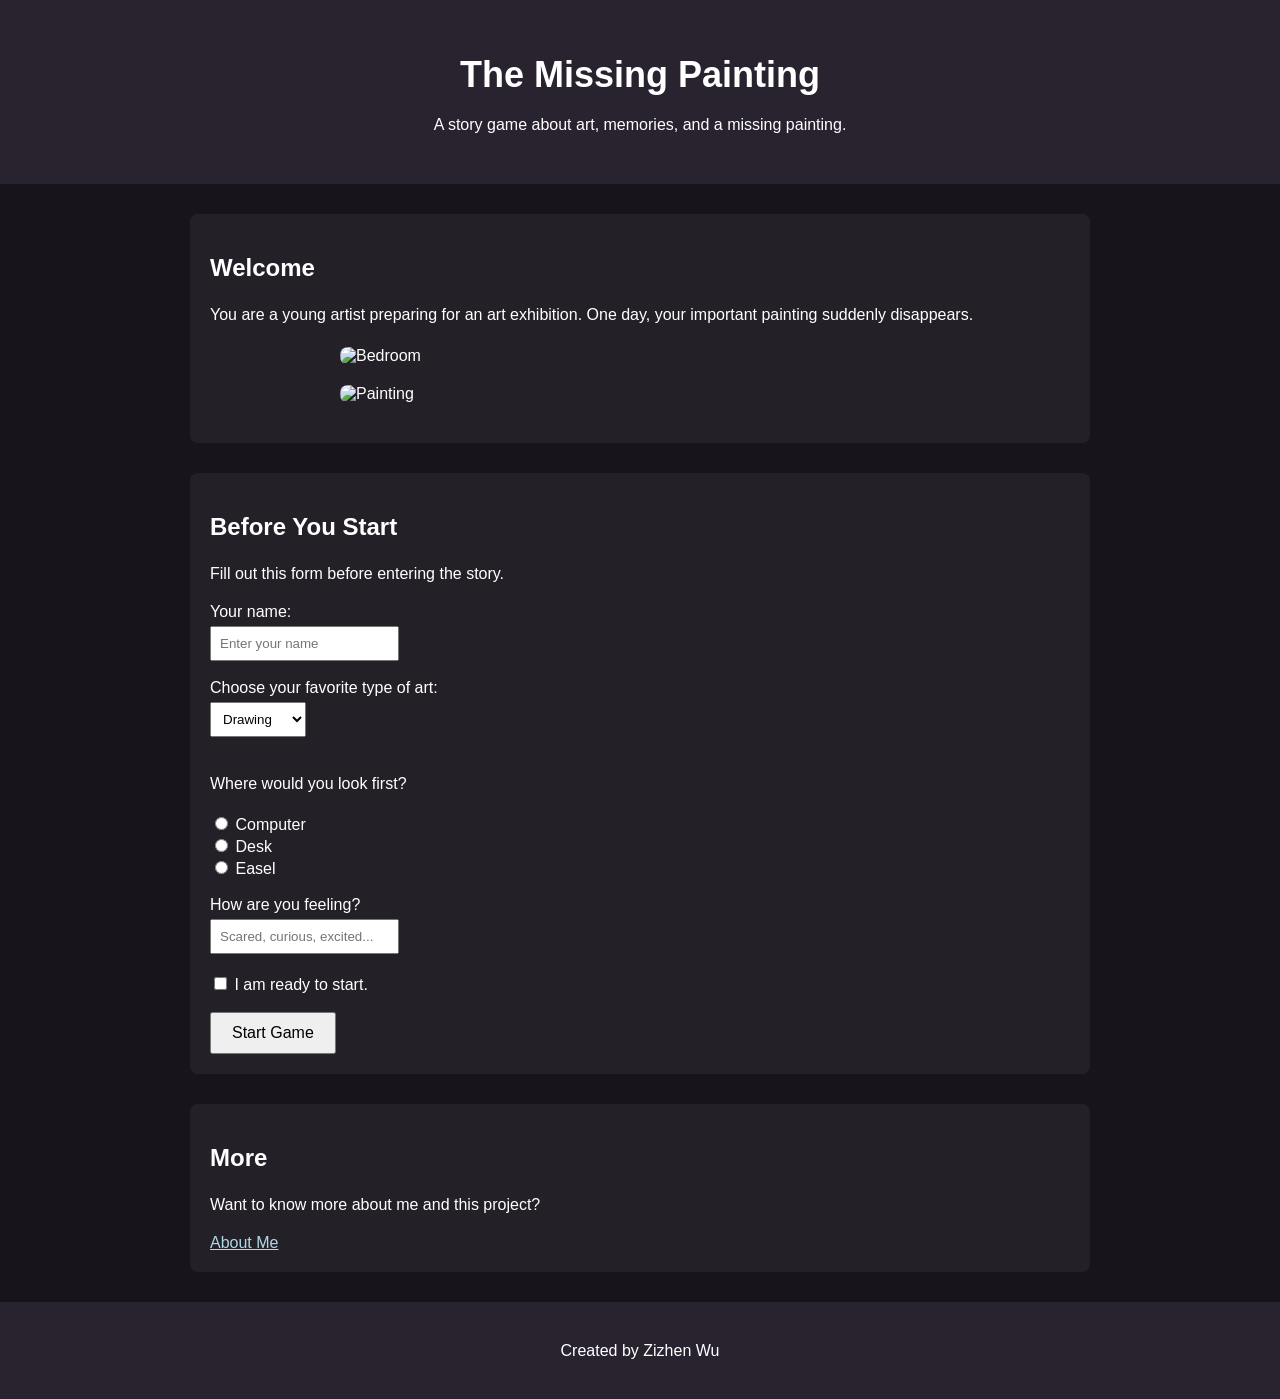
==== index.html @ 119ebbf8 "Finish HTML project and add images" ====
<!DOCTYPE html>
<html lang="en">

<head>
  <meta charset="UTF-8">
  <meta name="viewport" content="width=device-width, initial-scale=1.0">
  <title>The Missing Painting</title>
  <link rel="stylesheet" href="style.css">
</head>

<body>

  <header>
    <h1>The Missing Painting</h1>
    <p>A story game about art, memories, and a missing painting.</p>
  </header>

  <main>

    <section>
      <h2>Welcome</h2>

      <p>
        You are a young artist preparing for an art exhibition.
        One day, your important painting suddenly disappears.
      </p>

      <img src="./images/bedroom.png" alt="Bedroom">

<img src="./images/painting.png" alt="Painting">

      <!-- This is a comment -->

    </section>

    <section>
      <h2>Before You Start</h2>

      <p>
        Fill out this form before entering the story.
      </p>

      <form action="game.html" method="get">

        <label for="name">Your name:</label>
        <br>

        <input
          type="text"
          id="name"
          name="name"
          placeholder="Enter your name"
          required
        >

        <br><br>

        <label for="art">Choose your favorite type of art:</label>
        <br>

        <select id="art" name="art">
          <option value="drawing">Drawing</option>
          <option value="painting">Painting</option>
          <option value="digital">Digital Art</option>
        </select>

        <br><br>

        <p>Where would you look first?</p>

        <input
          type="radio"
          id="computer"
          name="place"
          value="computer"
          required
        >
        <label for="computer">Computer</label>

        <br>

        <input
          type="radio"
          id="desk"
          name="place"
          value="desk"
        >
        <label for="desk">Desk</label>

        <br>

        <input
          type="radio"
          id="easel"
          name="place"
          value="easel"
        >
        <label for="easel">Easel</label>

        <br><br>

        <label for="feeling">How are you feeling?</label>
        <br>

        <input
          type="text"
          id="feeling"
          name="feeling"
          placeholder="Scared, curious, excited..."
        >

        <br><br>

        <input
          type="checkbox"
          id="ready"
          name="ready"
          value="yes"
        >

        <label for="ready">I am ready to start.</label>

        <br><br>

        <button type="submit">Start Game</button>

      </form>
    </section>

    <section>
      <h2>More</h2>

      <p>
        Want to know more about me and this project?
      </p>

      <a href="aboutme.html">About Me</a>
    </section>

  </main>

  <footer>
    <p>Created by Zizhen Wu</p>
  </footer>

</body>

</html>
---- style.css ----
body {
  margin: 0;
  font-family: Arial, sans-serif;
  background-color: #17151b;
  color: white;
}

header {
  text-align: center;
  padding: 30px;
  background-color: #29232f;
}

header h1 {
  margin-bottom: 10px;
}

main {
  width: 80%;
  max-width: 900px;
  margin: auto;
}

section {
  margin: 30px 0;
  padding: 20px;
  background-color: #242028;
  border-radius: 8px;
}

h1 {
  font-size: 36px;
}

h2 {
  font-size: 24px;
}

p {
  line-height: 1.6;
}

img {
  width: 100%;
  max-width: 600px;
  display: block;
  margin: 20px auto;
  border-radius: 8px;
}

label {
  font-size: 16px;
}

input,
select {
  padding: 8px;
  margin-top: 5px;
}

button {
  padding: 10px 20px;
  font-size: 16px;
  cursor: pointer;
}

a {
  color: lightblue;
}

footer {
  text-align: center;
  padding: 20px;
  background-color: #29232f;
  margin-top: 30px;
}
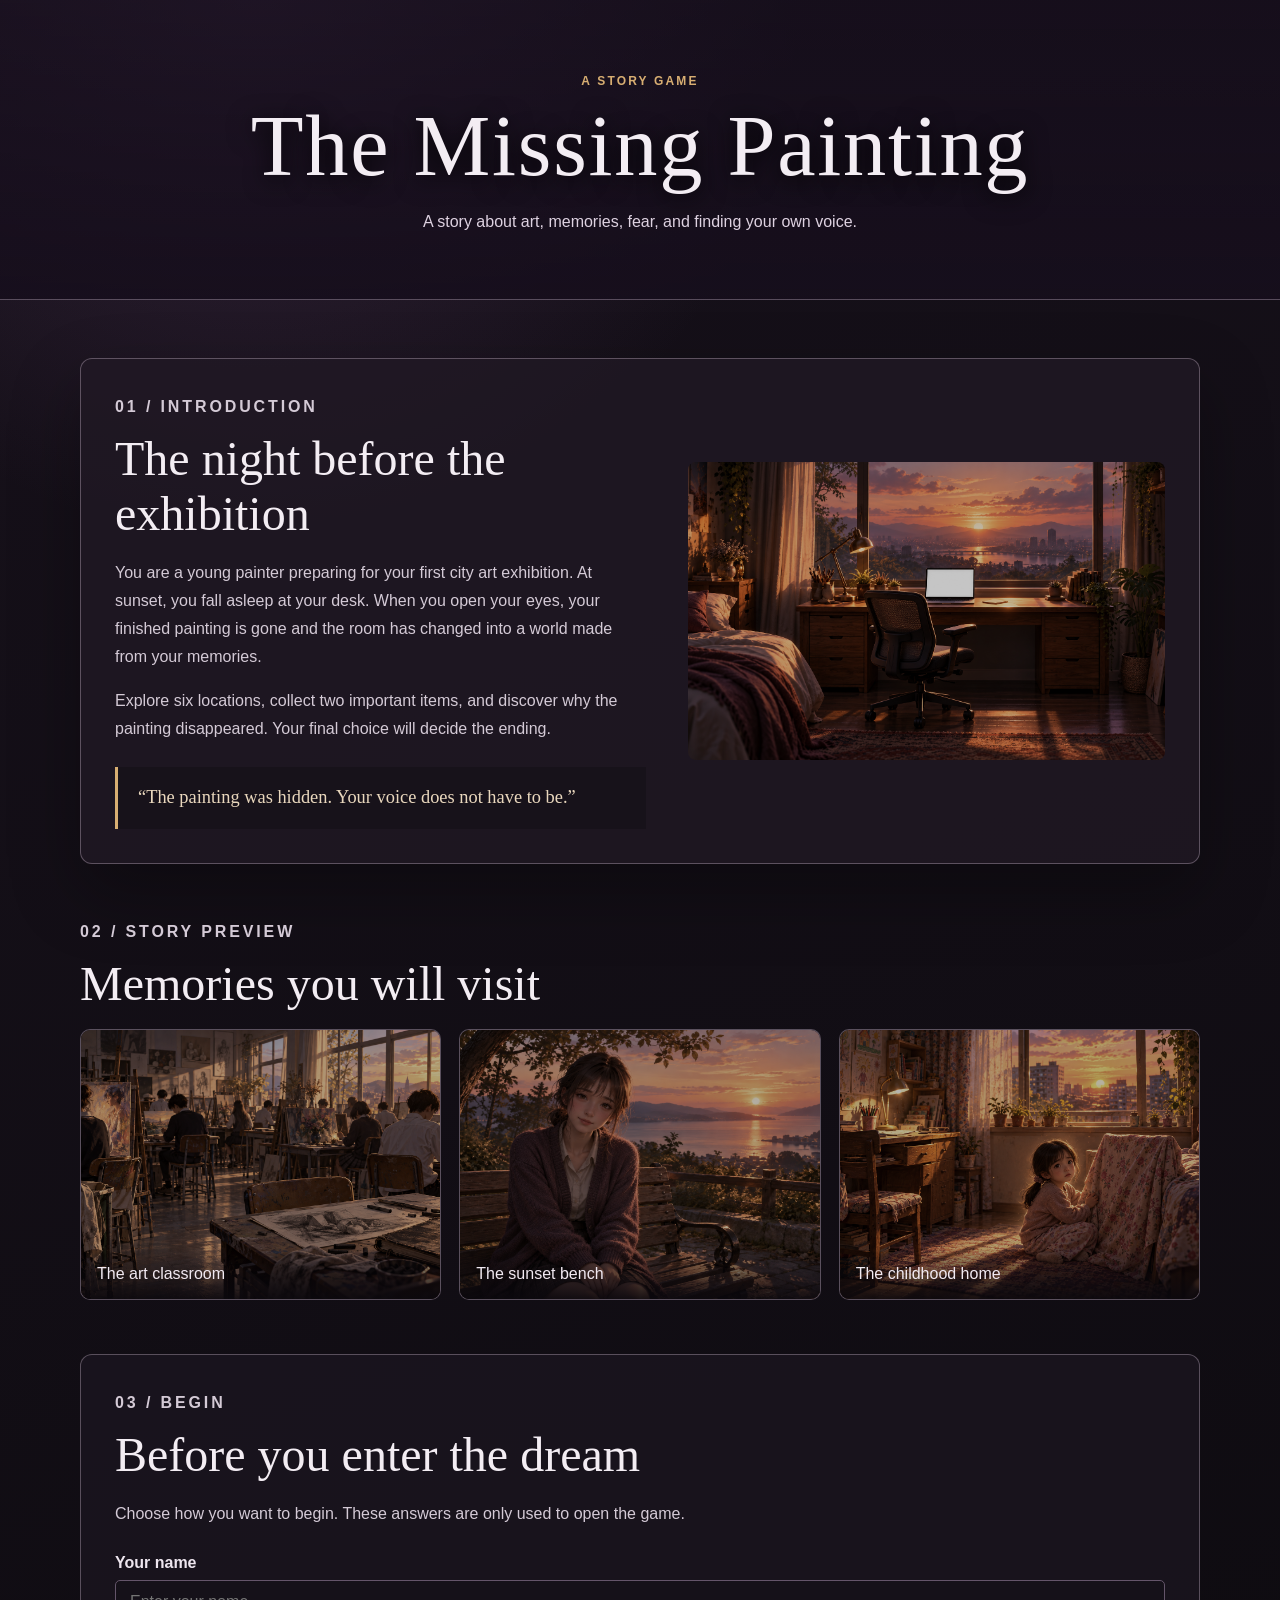
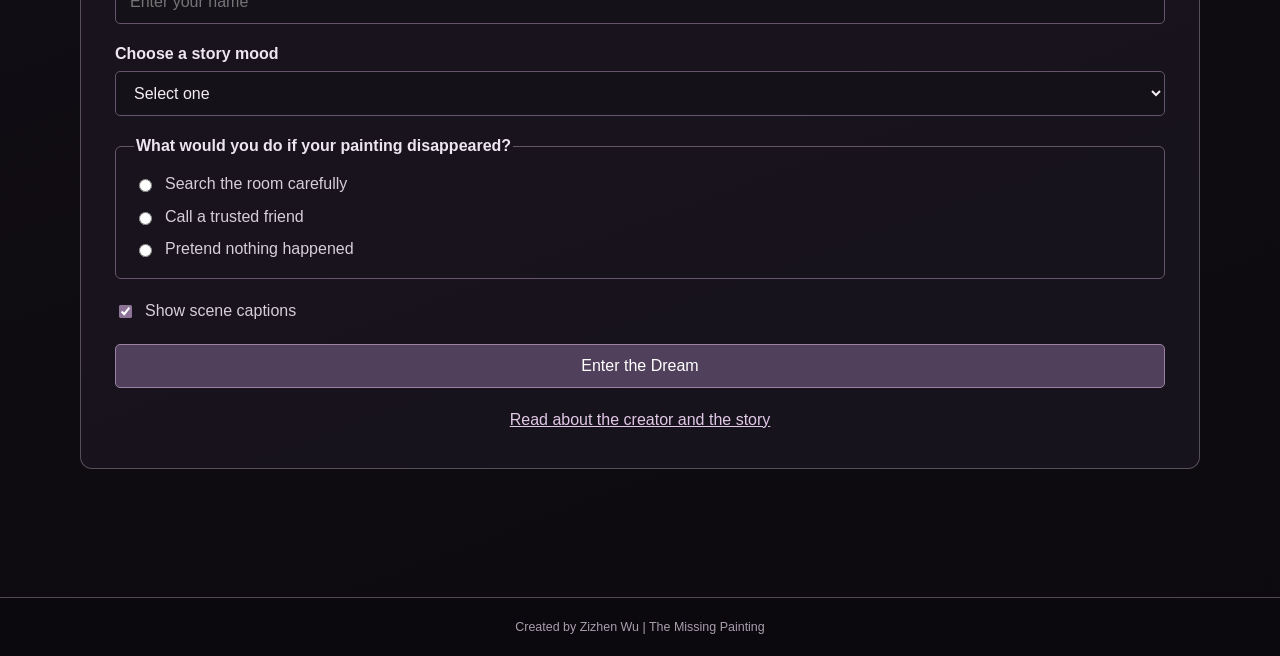
==== commit 1e9b1705: "Finish complete story game" ====
--- a/index.html
+++ b/index.html
@@ -1,148 +1,236 @@
 <!DOCTYPE html>
 <html lang="en">
-
 <head>
   <meta charset="UTF-8">
   <meta name="viewport" content="width=device-width, initial-scale=1.0">
+
   <title>The Missing Painting</title>
+
   <link rel="stylesheet" href="style.css">
 </head>
 
-<body>
-
-  <header>
+<body class="site-page">
+
+  <header class="site-header">
+    <p class="eyebrow">A Story Game</p>
+
     <h1>The Missing Painting</h1>
-    <p>A story game about art, memories, and a missing painting.</p>
+
+    <p class="tagline">
+      A story about art, memories, fear, and finding your own voice.
+    </p>
   </header>
 
-  <main>
-
-    <section>
-      <h2>Welcome</h2>
+  <main class="site-main">
+
+    <section class="intro-card" aria-labelledby="story-introduction">
+
+      <div>
+        <p class="section-number">01 / Introduction</p>
+
+        <h2 id="story-introduction">
+          The night before the exhibition
+        </h2>
+
+        <p>
+          You are a young painter preparing for your first city art
+          exhibition. At sunset, you fall asleep at your desk. When
+          you open your eyes, your finished painting is gone and the
+          room has changed into a world made from your memories.
+        </p>
+
+        <p>
+          Explore six locations, collect two important items, and
+          discover why the painting disappeared. Your final choice
+          will decide the ending.
+        </p>
+
+        <blockquote>
+          “The painting was hidden. Your voice does not have to be.”
+        </blockquote>
+      </div>
+
+      <img
+        src="images/1.0.png"
+        alt="A quiet bedroom and art desk during a golden sunset."
+      >
+
+    </section>
+
+    <section class="preview-section" aria-labelledby="preview-title">
+
+      <p class="section-number">02 / Story Preview</p>
+
+      <h2 id="preview-title">
+        Memories you will visit
+      </h2>
+
+      <div class="preview-grid">
+
+        <figure>
+          <img
+            src="images/2.png"
+            alt="An art classroom filled with students painting."
+          >
+
+          <figcaption>
+            The art classroom
+          </figcaption>
+        </figure>
+
+        <figure>
+          <img
+            src="images/5.png"
+            alt="A friend waiting on a bench at sunset."
+          >
+
+          <figcaption>
+            The sunset bench
+          </figcaption>
+        </figure>
+
+        <figure>
+          <img
+            src="images/6.3.png"
+            alt="A younger girl beside a covered painting."
+          >
+
+          <figcaption>
+            The childhood home
+          </figcaption>
+        </figure>
+
+      </div>
+    </section>
+
+    <section class="start-card" aria-labelledby="start-title">
+
+      <p class="section-number">03 / Begin</p>
+
+      <h2 id="start-title">
+        Before you enter the dream
+      </h2>
 
       <p>
-        You are a young artist preparing for an art exhibition.
-        One day, your important painting suddenly disappears.
+        Choose how you want to begin. These answers are only used
+        to open the game.
       </p>
 
-      <img src="./images/bedroom.png" alt="Bedroom">
-
-<img src="./images/painting.png" alt="Painting">
-
-      <!-- This is a comment -->
+      <form action="game.html" method="get" class="start-form">
+
+        <div class="form-field">
+          <label for="player-name">
+            Your name
+          </label>
+
+          <input
+            id="player-name"
+            name="playerName"
+            type="text"
+            placeholder="Enter your name"
+            minlength="2"
+            maxlength="20"
+            required
+          >
+        </div>
+
+        <div class="form-field">
+          <label for="story-mood">
+            Choose a story mood
+          </label>
+
+          <select
+            id="story-mood"
+            name="mood"
+            required
+          >
+            <option value="" selected disabled>
+              Select one
+            </option>
+
+            <option value="quiet">
+              Quiet and reflective
+            </option>
+
+            <option value="hopeful">
+              Hopeful
+            </option>
+
+            <option value="mysterious">
+              Mysterious
+            </option>
+          </select>
+        </div>
+
+        <fieldset>
+          <legend>
+            What would you do if your painting disappeared?
+          </legend>
+
+          <label class="radio-row">
+            <input
+              type="radio"
+              name="firstChoice"
+              value="search"
+              required
+            >
+
+            Search the room carefully
+          </label>
+
+          <label class="radio-row">
+            <input
+              type="radio"
+              name="firstChoice"
+              value="friend"
+            >
+
+            Call a trusted friend
+          </label>
+
+          <label class="radio-row">
+            <input
+              type="radio"
+              name="firstChoice"
+              value="hide"
+            >
+
+            Pretend nothing happened
+          </label>
+        </fieldset>
+
+        <label class="check-row">
+          <input
+            type="checkbox"
+            name="captions"
+            value="on"
+            checked
+          >
+
+          Show scene captions
+        </label>
+
+        <button class="primary-button" type="submit">
+          Enter the Dream
+        </button>
+
+      </form>
+
+      <p class="small-link">
+        <a href="aboutme.html">
+          Read about the creator and the story
+        </a>
+      </p>
 
     </section>
 
-    <section>
-      <h2>Before You Start</h2>
-
-      <p>
-        Fill out this form before entering the story.
-      </p>
-
-      <form action="game.html" method="get">
-
-        <label for="name">Your name:</label>
-        <br>
-
-        <input
-          type="text"
-          id="name"
-          name="name"
-          placeholder="Enter your name"
-          required
-        >
-
-        <br><br>
-
-        <label for="art">Choose your favorite type of art:</label>
-        <br>
-
-        <select id="art" name="art">
-          <option value="drawing">Drawing</option>
-          <option value="painting">Painting</option>
-          <option value="digital">Digital Art</option>
-        </select>
-
-        <br><br>
-
-        <p>Where would you look first?</p>
-
-        <input
-          type="radio"
-          id="computer"
-          name="place"
-          value="computer"
-          required
-        >
-        <label for="computer">Computer</label>
-
-        <br>
-
-        <input
-          type="radio"
-          id="desk"
-          name="place"
-          value="desk"
-        >
-        <label for="desk">Desk</label>
-
-        <br>
-
-        <input
-          type="radio"
-          id="easel"
-          name="place"
-          value="easel"
-        >
-        <label for="easel">Easel</label>
-
-        <br><br>
-
-        <label for="feeling">How are you feeling?</label>
-        <br>
-
-        <input
-          type="text"
-          id="feeling"
-          name="feeling"
-          placeholder="Scared, curious, excited..."
-        >
-
-        <br><br>
-
-        <input
-          type="checkbox"
-          id="ready"
-          name="ready"
-          value="yes"
-        >
-
-        <label for="ready">I am ready to start.</label>
-
-        <br><br>
-
-        <button type="submit">Start Game</button>
-
-      </form>
-    </section>
-
-    <section>
-      <h2>More</h2>
-
-      <p>
-        Want to know more about me and this project?
-      </p>
-
-      <a href="aboutme.html">About Me</a>
-    </section>
-
   </main>
 
-  <footer>
-    <p>Created by Zizhen Wu</p>
+  <footer class="site-footer">
+    <p>
+      Created by Zizhen Wu | The Missing Painting
+    </p>
   </footer>
 
 </body>
-
 </html>
--- a/style.css
+++ b/style.css
@@ -1,76 +1,969 @@
+:root {
+  --ink: #f3edf3;
+  --muted: #c3b8c6;
+  --deep: #100d13;
+  --panel: rgba(16, 13, 19, 0.88);
+  --panel-soft: rgba(28, 22, 32, 0.82);
+  --line: rgba(226, 205, 228, 0.32);
+  --purple: #8d7397;
+  --purple-light: #d9bedf;
+  --gold: #d8ae72;
+  --danger: #c98989;
+}
+
+* {
+  box-sizing: border-box;
+}
+
+html {
+  min-height: 100%;
+  background: var(--deep);
+}
+
 body {
   margin: 0;
-  font-family: Arial, sans-serif;
-  background-color: #17151b;
-  color: white;
-}
-
-header {
-  text-align: center;
-  padding: 30px;
-  background-color: #29232f;
-}
-
-header h1 {
-  margin-bottom: 10px;
-}
-
-main {
-  width: 80%;
-  max-width: 900px;
-  margin: auto;
-}
-
-section {
-  margin: 30px 0;
-  padding: 20px;
-  background-color: #242028;
-  border-radius: 8px;
-}
-
-h1 {
-  font-size: 36px;
-}
-
-h2 {
-  font-size: 24px;
-}
-
-p {
-  line-height: 1.6;
-}
-
-img {
-  width: 100%;
-  max-width: 600px;
-  display: block;
-  margin: 20px auto;
-  border-radius: 8px;
-}
-
-label {
-  font-size: 16px;
-}
-
+  min-height: 100%;
+  font-family: Arial, Helvetica, sans-serif;
+  color: var(--ink);
+  background: var(--deep);
+}
+
+button,
 input,
 select {
-  padding: 8px;
-  margin-top: 5px;
-}
-
-button {
-  padding: 10px 20px;
-  font-size: 16px;
+  font: inherit;
+}
+
+button,
+a,
+summary,
+input,
+select {
+  -webkit-tap-highlight-color: transparent;
+}
+
+button:focus-visible,
+a:focus-visible,
+summary:focus-visible,
+input:focus-visible,
+select:focus-visible,
+.memory-slot:focus-visible {
+  outline: 2px solid var(--purple-light);
+  outline-offset: 3px;
+}
+
+.site-page {
+  min-height: 100vh;
+  background:
+    radial-gradient(circle at 20% 0%, rgba(111, 74, 122, 0.32), transparent 34rem),
+    linear-gradient(160deg, #17111b 0%, #0c0a0e 100%);
+}
+
+.site-header {
+  padding: 74px 24px 64px;
+  text-align: center;
+  background:
+    linear-gradient(rgba(22, 14, 28, 0.72), rgba(22, 14, 28, 0.9)),
+    url("images/1.png") center 45% / cover;
+  border-bottom: 1px solid var(--line);
+}
+
+.compact-header {
+  padding-top: 58px;
+  padding-bottom: 48px;
+}
+
+.site-header h1 {
+  max-width: 900px;
+  margin: 8px auto 12px;
+  font-family: Georgia, "Times New Roman", serif;
+  font-size: clamp(2.5rem, 7vw, 5.4rem);
+  font-weight: 500;
+  letter-spacing: 0.02em;
+  text-shadow: 0 4px 24px #000;
+}
+
+.eyebrow,
+.section-number {
+  margin: 0;
+  color: var(--gold);
+  font-size: 0.75rem;
+  font-weight: 700;
+  letter-spacing: 0.18em;
+  text-transform: uppercase;
+}
+.tagline {
+  margin: 0 auto;
+  max-width: 650px;
+  color: #ded2e1;
+  font-size: 1rem;
+  line-height: 1.7;
+}
+
+.site-main {
+  width: min(1120px, calc(100% - 36px));
+  margin: 0 auto;
+  padding: 58px 0 74px;
+}
+
+.intro-card,
+.about-card {
+  display: grid;
+  grid-template-columns: minmax(0, 1fr) minmax(280px, 0.9fr);
+  gap: 42px;
+  align-items: center;
+  margin-bottom: 54px;
+  padding: 34px;
+  background: rgba(32, 25, 37, 0.78);
+  border: 1px solid var(--line);
+  border-radius: 12px;
+  box-shadow: 0 28px 70px rgba(0, 0, 0, 0.3);
+}
+
+.intro-card img,
+.about-card img {
+  display: block;
+  width: 100%;
+  aspect-ratio: 16 / 10;
+  object-fit: cover;
+  border-radius: 8px;
+  filter: brightness(0.78) saturate(0.8);
+}
+
+.site-main h2 {
+  margin: 10px 0 18px;
+  font-family: Georgia, "Times New Roman", serif;
+  font-size: clamp(1.8rem, 4vw, 3rem);
+  font-weight: 500;
+}
+
+.site-main p,
+.site-main li {
+  color: #d4cad6;
+  font-size: 1rem;
+  line-height: 1.75;
+}
+
+blockquote {
+  margin: 24px 0 0;
+  padding: 16px 20px;
+  color: #e9d7bd;
+  font-family: Georgia, "Times New Roman", serif;
+  font-size: 1.15rem;
+  line-height: 1.6;
+  border-left: 3px solid var(--gold);
+  background: rgba(0, 0, 0, 0.2);
+}
+
+.preview-section,
+.start-card,
+.list-card {
+  margin-bottom: 54px;
+}
+
+.preview-grid {
+  display: grid;
+  grid-template-columns: repeat(3, minmax(0, 1fr));
+  gap: 18px;
+}
+
+.preview-grid figure {
+  position: relative;
+  margin: 0;
+  overflow: hidden;
+  border: 1px solid var(--line);
+  border-radius: 10px;
+  background: #19141d;
+}
+
+.preview-grid img {
+  display: block;
+  width: 100%;
+  aspect-ratio: 4 / 3;
+  object-fit: cover;
+  filter: brightness(0.72) saturate(0.75);
+  transition: transform 250ms ease, filter 250ms ease;
+}
+
+.preview-grid figure:hover img {
+  transform: scale(1.025);
+  filter: brightness(0.88) saturate(0.9);
+}
+
+.preview-grid figcaption {
+  position: absolute;
+  right: 0;
+  bottom: 0;
+  left: 0;
+  padding: 16px;
+  color: #f2eaf2;
+  background: linear-gradient(transparent, rgba(11, 8, 13, 0.92));
+}
+
+.start-card,
+.list-card {
+  padding: 34px;
+  border: 1px solid var(--line);
+  border-radius: 12px;
+  background: rgba(27, 22, 32, 0.8);
+}
+
+.start-form {
+  display: grid;
+  gap: 21px;
+  margin-top: 26px;
+}
+
+.form-field {
+  display: grid;
+  gap: 8px;
+}
+
+.form-field label,
+fieldset legend {
+  color: #eee6ef;
+  font-weight: 700;
+}
+
+.form-field input,
+.form-field select {
+  width: 100%;
+  padding: 12px 14px;
+  color: var(--ink);
+  background: #151119;
+  border: 1px solid #64556a;
+  border-radius: 5px;
+}
+
+fieldset {
+  display: grid;
+  gap: 10px;
+  margin: 0;
+  padding: 18px;
+  border: 1px solid #64556a;
+  border-radius: 6px;
+}
+
+.radio-row,
+.check-row {
+  display: flex;
+  gap: 10px;
+  align-items: center;
+  color: #d8ceda;
+  line-height: 1.4;
+}
+
+.radio-row input,
+.check-row input {
+  accent-color: var(--purple);
+}
+
+.primary-button,
+.secondary-button {
+  display: inline-flex;
+  align-items: center;
+  justify-content: center;
+  min-height: 44px;
+  padding: 11px 20px;
+  color: #fff;
+  text-decoration: none;
+  border: 1px solid #9b82a5;
+  border-radius: 5px;
+  background: #51405b;
   cursor: pointer;
 }
 
-a {
-  color: lightblue;
-}
-
-footer {
+.primary-button:hover,
+.secondary-button:hover {
+  background: #6b5575;
+}
+
+.small-link {
+  margin: 18px 0 0;
   text-align: center;
-  padding: 20px;
-  background-color: #29232f;
-  margin-top: 30px;
+}
+
+.small-link a,
+.site-main a:not(.primary-button, .secondary-button) {
+  color: #e1c8e7;
+}
+
+.about-layout {
+  max-width: 1000px;
+}
+.about-card:nth-child(even) img {
+  grid-column: 1;
+  grid-row: 1;
+}
+
+.about-card:nth-child(even) div {
+  grid-column: 2;
+}
+
+.list-card ol {
+  padding-left: 24px;
+}
+
+.list-card ul {
+  margin-top: 8px;
+}
+
+.page-links {
+  display: flex;
+  flex-wrap: wrap;
+  gap: 12px;
+}
+
+.site-footer {
+  padding: 22px;
+  color: #a99ead;
+  text-align: center;
+  border-top: 1px solid var(--line);
+  background: #0c090e;
+}
+
+.site-footer p {
+  margin: 0;
+  font-size: 0.78rem;
+}
+
+/* --------------------------------------------------
+   FULL-SCREEN GAME PAGE
+-------------------------------------------------- */
+
+.game-page {
+  height: 100vh;
+  height: 100dvh;
+  overflow: hidden;
+}
+
+.game {
+  position: relative;
+  width: 100%;
+  height: 100vh;
+  height: 100dvh;
+  overflow: hidden;
+  isolation: isolate;
+  background: #09070b;
+}
+
+.scene-figure {
+  position: absolute;
+  inset: 0;
+  z-index: -3;
+  margin: 0;
+  background: #09070b;
+}
+
+.scene-figure img {
+  width: 100%;
+  height: 100%;
+  object-fit: cover;
+  object-position: center;
+  filter: brightness(0.7) saturate(0.75);
+  transform: scale(1.002);
+  transition: opacity 220ms ease, filter 220ms ease;
+}
+
+.scene-figure img.scene-changing {
+  opacity: 0.28;
+}
+
+.scene-figure figcaption {
+  position: absolute;
+  width: 1px;
+  height: 1px;
+  overflow: hidden;
+  clip-path: inset(50%);
+  white-space: nowrap;
+}
+
+.game::before {
+  content: "";
+  position: absolute;
+  inset: 0;
+  z-index: -2;
+  background:
+    linear-gradient(to bottom, rgba(8, 6, 10, 0.5) 0%, transparent 27%, transparent 52%, rgba(7, 5, 9, 0.58) 100%),
+    radial-gradient(ellipse at center, transparent 35%, rgba(9, 6, 11, 0.54) 100%);
+  pointer-events: none;
+}
+
+.game-header {
+  position: absolute;
+  top: 0;
+  left: 0;
+  z-index: 10;
+  display: grid;
+  grid-template-columns: minmax(220px, 1fr) auto minmax(220px, 1fr);
+  align-items: center;
+  gap: 18px;
+  width: 100%;
+  min-height: 80px;
+  padding: 11px 20px;
+  background: linear-gradient(to bottom, rgba(10, 8, 12, 0.94), rgba(16, 12, 19, 0.8));
+  border-bottom: 1px solid var(--line);
+  backdrop-filter: blur(8px);
+}
+
+.game-heading {
+  min-width: 0;
+  text-align: left;
+}
+
+.game-heading h1 {
+  margin: 0;
+  overflow: hidden;
+  font-family: Georgia, "Times New Roman", serif;
+  font-size: clamp(1rem, 2vw, 1.3rem);
+  font-weight: 500;
+  text-overflow: ellipsis;
+  white-space: nowrap;
+}
+
+.goal-text {
+  margin: 4px 0 0;
+  overflow: hidden;
+  color: var(--muted);
+  font-size: 0.72rem;
+  line-height: 1.35;
+  text-overflow: ellipsis;
+  white-space: nowrap;
+}
+
+.location {
+  min-width: 230px;
+  text-align: center;
+}
+
+.chapter-text {
+  margin: 0 0 2px;
+  color: var(--gold);
+  font-size: 0.61rem;
+  font-weight: 700;
+  letter-spacing: 0.14em;
+  text-transform: uppercase;
+}
+
+.location h2 {
+  margin: 0;
+  font-family: Georgia, "Times New Roman", serif;
+  font-size: clamp(0.9rem, 1.8vw, 1.15rem);
+  font-weight: 500;
+}
+
+.location p:last-child {
+  margin: 3px 0 0;
+  color: #b8aebc;
+  font-size: 0.67rem;
+}
+
+.menu-button,
+.dialogue button,
+.game-menu button,
+.game-menu a {
+  color: var(--ink);
+  border: 1px solid #75647b;
+  border-radius: 5px;
+  background: #332a38;
+  cursor: pointer;
+}
+
+.menu-button {
+  justify-self: end;
+  padding: 8px 14px;
+  font-size: 0.78rem;
+}
+
+.menu-button:hover,
+.dialogue button:hover:not(:disabled),
+.game-menu button:hover,
+.game-menu a:hover {
+  background: #4a3b51;
+}
+
+.game-main {
+  position: absolute;
+  inset: 0;
+}
+
+.inventory {
+  position: absolute;
+  top: 94px;
+  right: 18px;
+  z-index: 8;
+  max-width: min(250px, calc(100% - 36px));
+  max-height: 38%;
+  overflow-y: auto;
+  color: #e8dfea;
+  border: 1px solid var(--line);
+  border-radius: 7px;
+  background: rgba(13, 10, 16, 0.86);
+  box-shadow: 0 14px 34px rgba(0, 0, 0, 0.28);
+  backdrop-filter: blur(8px);
+}
+
+.inventory summary {
+  min-width: 134px;
+  padding: 9px 12px;
+  font-size: 0.78rem;
+  cursor: pointer;
+  user-select: none;
+}
+
+.inventory-count {
+  float: right;
+  margin-left: 12px;
+  color: var(--gold);
+}
+.inventory ul {
+  display: grid;
+  gap: 7px;
+  width: 220px;
+  margin: 0;
+  padding: 0 9px 10px;
+  list-style: none;
+}
+
+.inventory-item,
+.empty-inventory {
+  width: 100%;
+  padding: 10px;
+  color: #cfc4d2;
+  font-size: 0.72rem;
+  line-height: 1.35;
+  text-align: left;
+  border: 1px dashed #66576c;
+  border-radius: 4px;
+  background: rgba(54, 43, 60, 0.62);
+}
+
+button.inventory-item {
+  cursor: grab;
+}
+
+button.inventory-item:active {
+  cursor: grabbing;
+}
+
+.inventory-item strong {
+  display: block;
+  margin-bottom: 3px;
+  color: #f1e7f2;
+}
+
+.inventory-item.placed {
+  border-style: solid;
+  border-color: #9fbd9d;
+  opacity: 0.72;
+}
+
+.dialogue {
+  position: absolute;
+  right: clamp(12px, 3vw, 34px);
+  bottom: 27px;
+  left: clamp(12px, 3vw, 34px);
+  z-index: 6;
+  max-height: min(44vh, 430px);
+  overflow: hidden;
+  border: 1px solid rgba(214, 192, 218, 0.38);
+  border-radius: 8px;
+  background: linear-gradient(145deg, rgba(13, 10, 16, 0.93), rgba(31, 24, 35, 0.9));
+  box-shadow: 0 18px 55px rgba(0, 0, 0, 0.44);
+  backdrop-filter: blur(10px);
+}
+
+.story-scroll {
+  max-height: min(44vh, 430px);
+  overflow-y: auto;
+  padding: 17px clamp(16px, 3vw, 28px) 19px;
+  scrollbar-color: #6e5d75 transparent;
+}
+
+.dialogue h2 {
+  margin: 0 0 8px;
+  font-family: Georgia, "Times New Roman", serif;
+  font-size: clamp(1.05rem, 2.4vw, 1.35rem);
+  font-weight: 500;
+}
+
+.story-text {
+  color: #ddd4df;
+  font-size: clamp(0.81rem, 1.7vw, 0.95rem);
+  line-height: 1.54;
+}
+
+.story-text p {
+  margin: 7px 0;
+}
+
+.speaker {
+  margin-right: 5px;
+  color: #e7c890;
+  font-weight: 700;
+}
+
+.on-screen-text {
+  padding: 9px 12px;
+  color: #f0e6f1;
+  font-style: italic;
+  border-left: 2px solid var(--purple-light);
+  background: rgba(111, 86, 121, 0.19);
+}
+
+.choices {
+  display: flex;
+  flex-wrap: wrap;
+  justify-content: center;
+  gap: 10px;
+  margin-top: 15px;
+}
+
+.dialogue button {
+  min-height: 40px;
+  padding: 9px 15px;
+  font-size: 0.78rem;
+  transition: transform 130ms ease, background 130ms ease;
+}
+
+.dialogue button:hover:not(:disabled) {
+  transform: translateY(-1px);
+}
+
+.dialogue button:disabled {
+  cursor: not-allowed;
+  opacity: 0.48;
+}
+
+.dialogue .danger-choice {
+  color: #ead5d5;
+  border-color: #8d5f63;
+  background: #422d31;
+}
+
+.dialogue .primary-choice {
+  color: #fff8eb;
+  border-color: #aa8b65;
+  background: #574431;
+}
+
+.game-message {
+  min-height: 1em;
+  margin: 11px 0 0;
+  color: #d8bd8e;
+  font-size: 0.72rem;
+  text-align: center;
+}
+
+.memory-puzzle {
+  margin-top: 16px;
+  padding: 14px;
+  border: 1px solid rgba(216, 174, 114, 0.45);
+  border-radius: 6px;
+  background: rgba(30, 22, 20, 0.72);
+}
+
+.memory-puzzle h3 {
+  margin: 0 0 7px;
+  color: #ead6b8;
+  font-family: Georgia, "Times New Roman", serif;
+  font-size: 1rem;
+}
+
+.memory-puzzle p {
+  margin: 0 0 12px;
+  color: #cec3cf;
+  font-size: 0.76rem;
+  line-height: 1.5;
+}
+
+.memory-slots {
+  display: grid;
+  grid-template-columns: repeat(2, minmax(0, 1fr));
+  gap: 10px;
+  margin-bottom: 11px;
+}
+
+.memory-slot {
+  display: grid;
+  place-items: center;
+  min-height: 82px;
+  padding: 10px;
+  text-align: center;
+  border: 1px dashed #8e768f;
+  border-radius: 5px;
+  background: rgba(18, 14, 21, 0.64);
+  transition: border 150ms ease, background 150ms ease;
+}
+
+.memory-slot.drag-over {
+  border-color: #e5cfa8;
+  background: rgba(107, 81, 55, 0.46);
+}
+
+.memory-slot.filled {
+  border-style: solid;
+  border-color: #9ebc99;
+  background: rgba(49, 77, 50, 0.35);
+}
+
+.memory-slot.missing {
+  border-color: #8b6669;
+  background: rgba(81, 41, 45, 0.28);
+}
+
+.slot-label {
+  color: #f0e8f1;
+  font-size: 0.76rem;
+  font-weight: 700;
+}
+.slot-status {
+  color: #bfb2c3;
+  font-size: 0.67rem;
+}
+
+.game-footer {
+  position: absolute;
+  bottom: 5px;
+  left: 0;
+  z-index: 7;
+  display: flex;
+  justify-content: space-between;
+  width: 100%;
+  padding: 0 17px;
+  color: rgba(238, 226, 240, 0.68);
+  font-size: 0.62rem;
+  pointer-events: none;
+}
+
+.game-menu {
+  width: min(390px, calc(100% - 32px));
+  padding: 24px;
+  color: var(--ink);
+  border: 1px solid #6d5b73;
+  border-radius: 9px;
+  background: #18121c;
+  box-shadow: 0 24px 90px rgba(0, 0, 0, 0.7);
+}
+
+.game-menu::backdrop {
+  background: rgba(5, 4, 6, 0.72);
+  backdrop-filter: blur(4px);
+}
+
+.game-menu h2 {
+  margin: 0 0 8px;
+  font-family: Georgia, "Times New Roman", serif;
+}
+
+.game-menu p {
+  color: #c9bdcc;
+  line-height: 1.5;
+}
+
+.menu-actions {
+  display: grid;
+  gap: 10px;
+  margin-top: 18px;
+}
+
+.game-menu button,
+.game-menu a {
+  display: flex;
+  align-items: center;
+  justify-content: center;
+  min-height: 42px;
+  padding: 9px 14px;
+  font-size: 0.82rem;
+  text-decoration: none;
+}
+
+@media (max-width: 760px) {
+  .intro-card,
+  .about-card {
+    grid-template-columns: 1fr;
+    padding: 24px;
+  }
+
+  .about-card:nth-child(even) img,
+  .about-card:nth-child(even) div {
+    grid-column: auto;
+    grid-row: auto;
+  }
+
+  .preview-grid {
+    grid-template-columns: 1fr;
+  }
+
+  .game-header {
+    grid-template-columns: minmax(0, 1fr) auto;
+    min-height: 94px;
+    padding: 9px 12px;
+  }
+
+  .location {
+    grid-column: 1 / -1;
+    grid-row: 2;
+    min-width: 0;
+  }
+
+  .menu-button {
+    grid-column: 2;
+    grid-row: 1;
+  }
+
+  .inventory {
+    top: 105px;
+    right: 10px;
+  }
+
+  .dialogue {
+     right: 10px;
+    bottom: 24px;
+    left: 10px;
+    max-height: 48vh;
+  }
+
+  .story-scroll {
+    max-height: 48vh;
+    padding: 14px;
+  }
+
+  .memory-slots {
+    grid-template-columns: 1fr;
+  }
+
+  .goal-text {
+    max-width: 68vw;
+  }
+}
+
+@media (max-width: 430px) {
+  .site-main {
+    width: min(100% - 22px, 1120px);
+  }
+
+  .site-header {
+    padding-right: 16px;
+    padding-left: 16px;
+  }
+
+  .start-card,
+  .list-card {
+    padding: 22px;
+  }
+
+  .scene-figure img {
+    object-position: center;
+  }
+
+  .game-heading h1 {
+    font-size: 0.94rem;
+  }
+  .goal-text {
+    font-size: 0.64rem;
+  }
+
+  .inventory summary {
+    min-width: 120px;
+  }
+
+  .inventory ul {
+    width: 205px;
+  }
+
+  .dialogue {
+    max-height: 51vh;
+  }
+
+  .story-scroll {
+    max-height: 51vh;
+  }
+
+  .choices {
+    display: grid;
+  }
+
+  .dialogue button {
+    width: 100%;
+  }
+}
+
+@media (prefers-reduced-motion: reduce) {
+  *,
+  *::before,
+  *::after {
+    scroll-behavior: auto !important;
+    transition: none !important;
+  }
+}
+/* Smaller and more transparent dialogue box */
+.dialogue {
+  left: 8%;
+  right: 8%;
+  bottom: 28px;
+
+  max-height: 250px;
+
+  background: rgba(16, 13, 19, 0.5);
+
+  border: 1px solid rgba(214, 192, 218, 0.45);
+  border-radius: 8px;
+
+  box-shadow: 0 10px 30px rgba(0, 0, 0, 0.25);
+
+  backdrop-filter: none;
+
+  cursor: pointer;
+}
+
+.story-scroll {
+  max-height: 250px;
+
+  padding: 13px 22px 14px;
+
+  overflow-y: auto;
+}
+
+.dialogue h2 {
+  margin-bottom: 7px;
+
+  font-size: 19px;
+}
+
+.story-text {
+  font-size: 15px;
+
+  line-height: 1.5;
+}
+
+.story-text p {
+  margin: 5px 0;
+}
+
+.game-message {
+  margin-top: 7px;
+
+  font-size: 11px;
+}
+
+/* Smaller screens */
+@media (max-width: 650px) {
+  .dialogue {
+    left: 12px;
+    right: 12px;
+
+    max-height: 230px;
+  }
+
+  .story-scroll {
+    max-height: 230px;
+
+    padding: 12px 14px;
+  }
+}
+
+#choices[hidden],
+.memory-puzzle[hidden] {
+  display: none !important;
 }
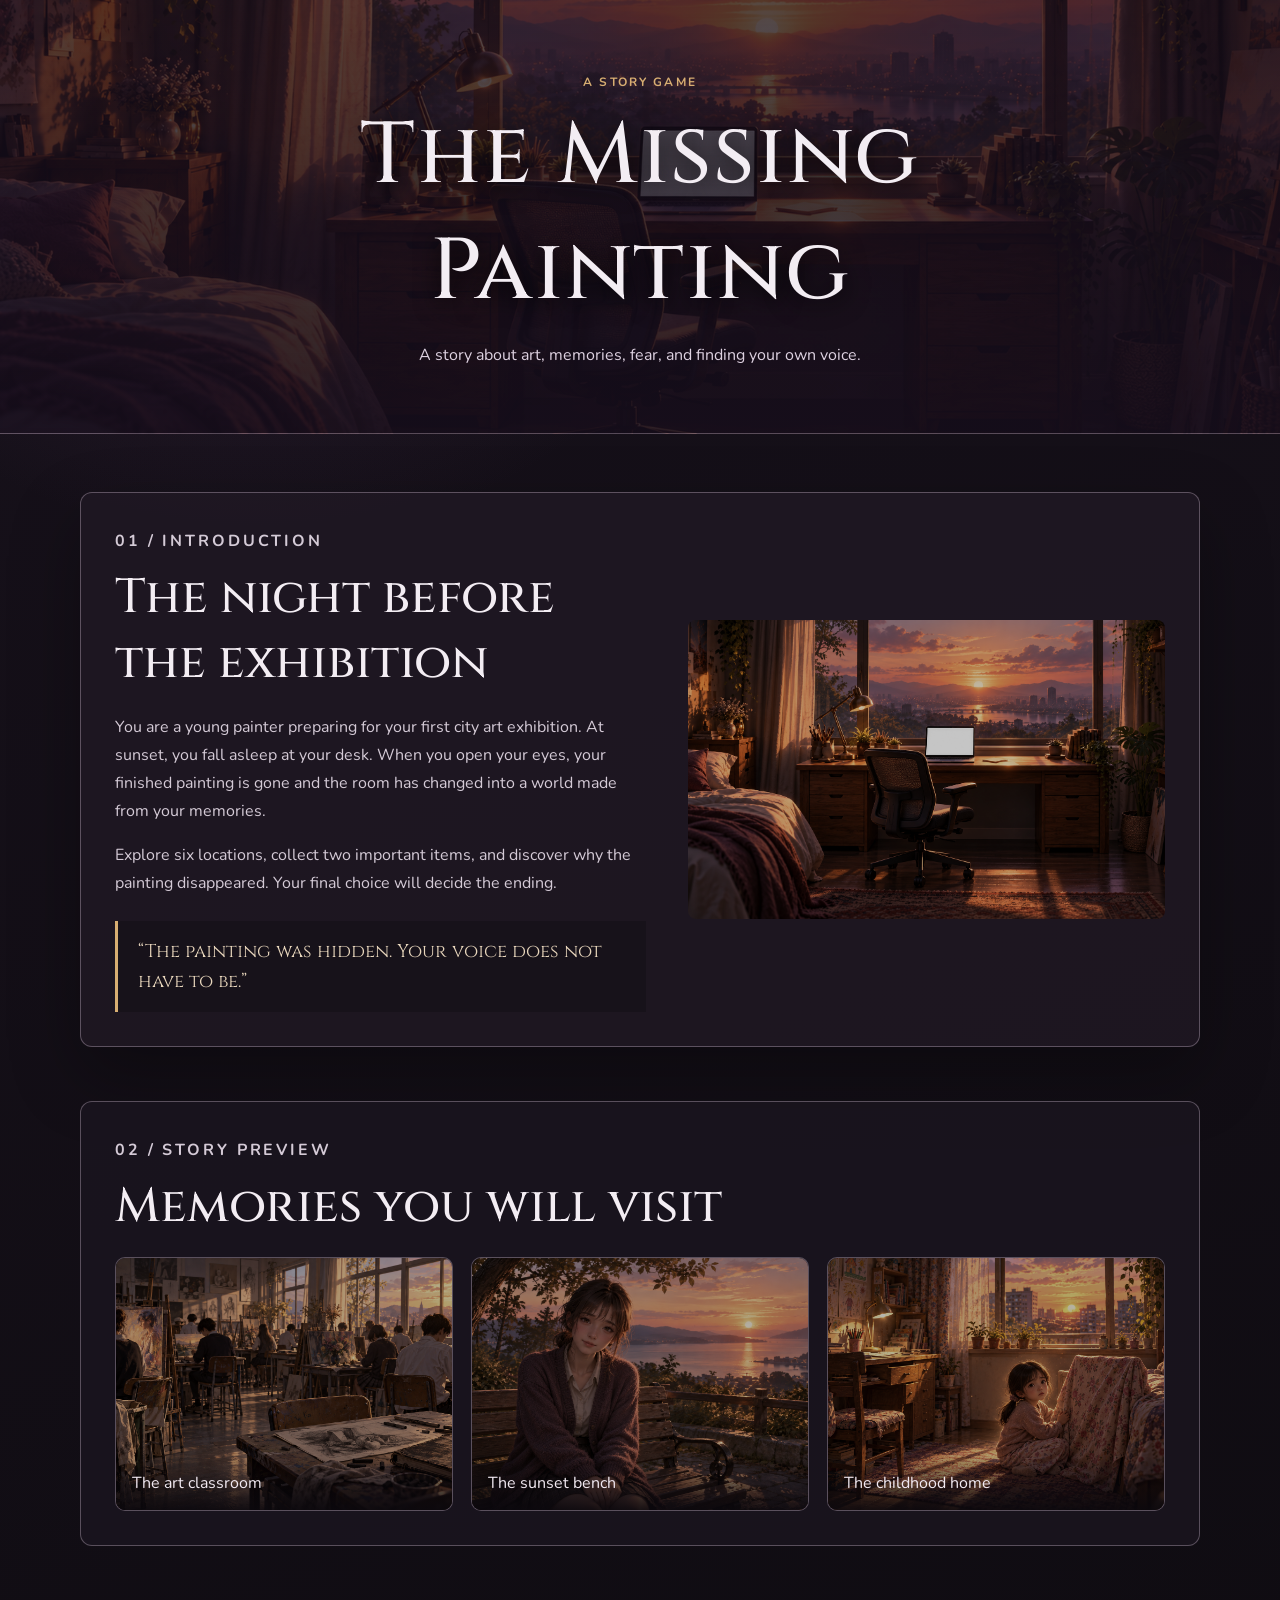
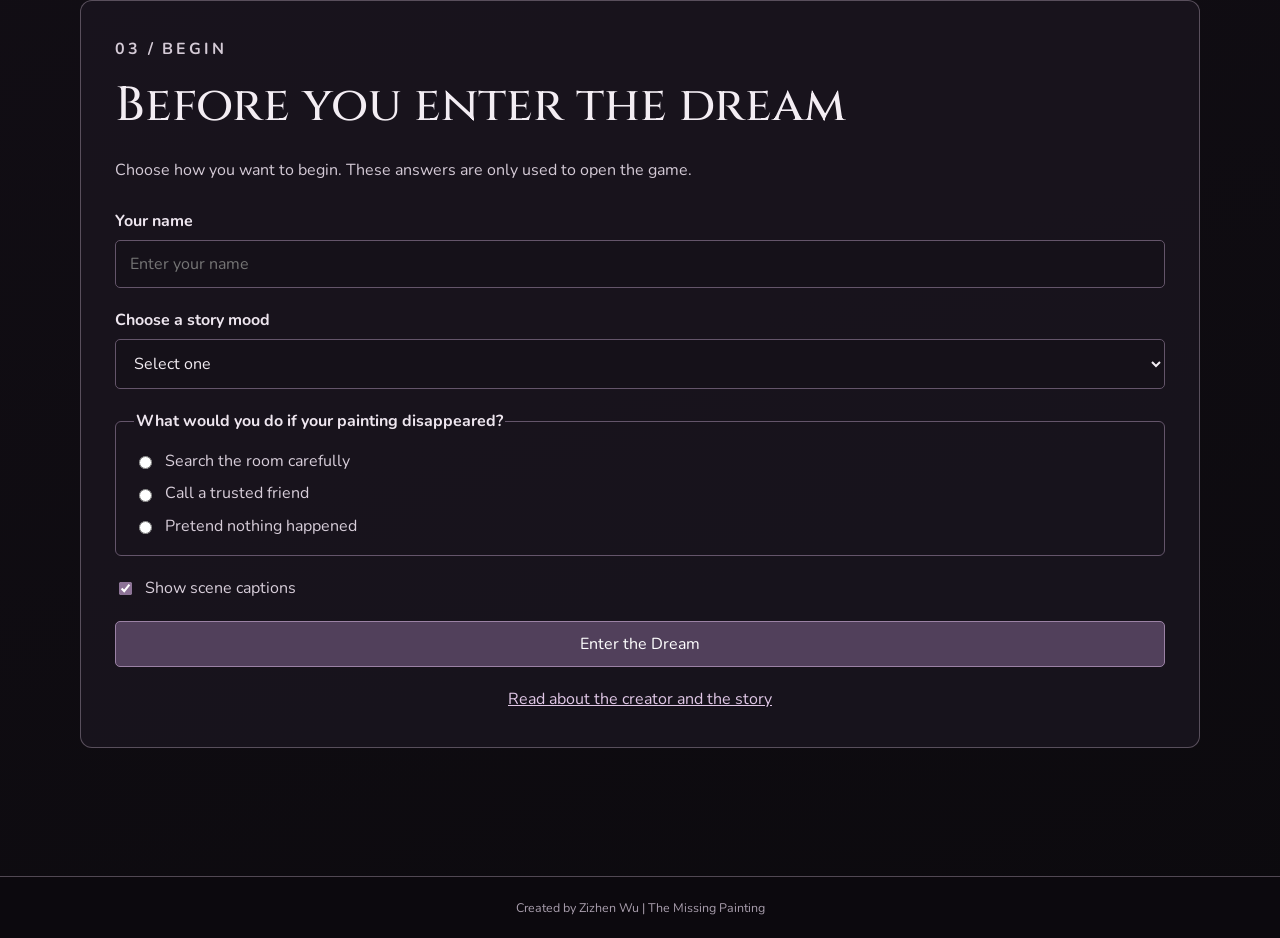
==== commit 8af9fb65: "Complete CSS styling checkpoint" ====
--- a/index.html
+++ b/index.html
@@ -6,6 +6,9 @@
 
   <title>The Missing Painting</title>
 
+  <link rel="preconnect" href="https://fonts.googleapis.com">
+  <link rel="preconnect" href="https://fonts.gstatic.com" crossorigin>
+  <link href="https://fonts.googleapis.com/css2?family=Cinzel:wght@500;600&family=Nunito:wght@400;600;700&display=swap" rel="stylesheet">
   <link rel="stylesheet" href="style.css">
 </head>
 
@@ -14,7 +17,7 @@
   <header class="site-header">
     <p class="eyebrow">A Story Game</p>
 
-    <h1>The Missing Painting</h1>
+    <h1 class="heading">The Missing Painting</h1>
 
     <p class="tagline">
       A story about art, memories, fear, and finding your own voice.
@@ -23,7 +26,7 @@
 
   <main class="site-main">
 
-    <section class="intro-card" aria-labelledby="story-introduction">
+    <section class="intro-card card" aria-labelledby="story-introduction">
 
       <div>
         <p class="section-number">01 / Introduction</p>
@@ -57,7 +60,7 @@
 
     </section>
 
-    <section class="preview-section" aria-labelledby="preview-title">
+    <section class="preview-section card" aria-labelledby="preview-title">
 
       <p class="section-number">02 / Story Preview</p>
 
@@ -103,7 +106,7 @@
       </div>
     </section>
 
-    <section class="start-card" aria-labelledby="start-title">
+    <section class="start-card card" aria-labelledby="start-title">
 
       <p class="section-number">03 / Begin</p>
 
--- a/style.css
+++ b/style.css
@@ -23,9 +23,27 @@
 body {
   margin: 0;
   min-height: 100%;
-  font-family: Arial, Helvetica, sans-serif;
+  font-family: "Nunito", Arial, Helvetica, sans-serif;
   color: var(--ink);
   background: var(--deep);
+}
+
+
+/* Reusable heading class */
+.heading {
+  color: var(--ink);
+  font-family: "Cinzel", Georgia, serif;
+  letter-spacing: 0.03em;
+  text-shadow: 0 4px 24px rgba(0, 0, 0, 0.75);
+}
+
+/* Reusable card class */
+.card {
+  margin-bottom: 54px;
+  padding: 34px;
+  border: 1px solid var(--line);
+  border-radius: 12px;
+  background-color: rgba(27, 22, 32, 0.8);
 }
 
 button,
@@ -64,7 +82,7 @@
   text-align: center;
   background:
     linear-gradient(rgba(22, 14, 28, 0.72), rgba(22, 14, 28, 0.9)),
-    url("images/1.png") center 45% / cover;
+    url("images/1.0.png") center 45% / cover;
   border-bottom: 1px solid var(--line);
 }
 
@@ -76,7 +94,7 @@
 .site-header h1 {
   max-width: 900px;
   margin: 8px auto 12px;
-  font-family: Georgia, "Times New Roman", serif;
+  font-family: "Cinzel", Georgia, "Times New Roman", serif;
   font-size: clamp(2.5rem, 7vw, 5.4rem);
   font-weight: 500;
   letter-spacing: 0.02em;
@@ -132,7 +150,7 @@
 
 .site-main h2 {
   margin: 10px 0 18px;
-  font-family: Georgia, "Times New Roman", serif;
+  font-family: "Cinzel", Georgia, "Times New Roman", serif;
   font-size: clamp(1.8rem, 4vw, 3rem);
   font-weight: 500;
 }
@@ -148,7 +166,7 @@
   margin: 24px 0 0;
   padding: 16px 20px;
   color: #e9d7bd;
-  font-family: Georgia, "Times New Roman", serif;
+  font-family: "Cinzel", Georgia, "Times New Roman", serif;
   font-size: 1.15rem;
   line-height: 1.6;
   border-left: 3px solid var(--gold);
@@ -414,7 +432,7 @@
 .game-heading h1 {
   margin: 0;
   overflow: hidden;
-  font-family: Georgia, "Times New Roman", serif;
+  font-family: "Cinzel", Georgia, "Times New Roman", serif;
   font-size: clamp(1rem, 2vw, 1.3rem);
   font-weight: 500;
   text-overflow: ellipsis;
@@ -447,7 +465,7 @@
 
 .location h2 {
   margin: 0;
-  font-family: Georgia, "Times New Roman", serif;
+  font-family: "Cinzel", Georgia, "Times New Roman", serif;
   font-size: clamp(0.9rem, 1.8vw, 1.15rem);
   font-weight: 500;
 }
@@ -582,7 +600,7 @@
 
 .dialogue h2 {
   margin: 0 0 8px;
-  font-family: Georgia, "Times New Roman", serif;
+  font-family: "Cinzel", Georgia, "Times New Roman", serif;
   font-size: clamp(1.05rem, 2.4vw, 1.35rem);
   font-weight: 500;
 }
@@ -666,7 +684,7 @@
 .memory-puzzle h3 {
   margin: 0 0 7px;
   color: #ead6b8;
-  font-family: Georgia, "Times New Roman", serif;
+  font-family: "Cinzel", Georgia, "Times New Roman", serif;
   font-size: 1rem;
 }
 
@@ -753,7 +771,7 @@
 
 .game-menu h2 {
   margin: 0 0 8px;
-  font-family: Georgia, "Times New Roman", serif;
+  font-family: "Cinzel", Georgia, "Times New Roman", serif;
 }
 
 .game-menu p {
